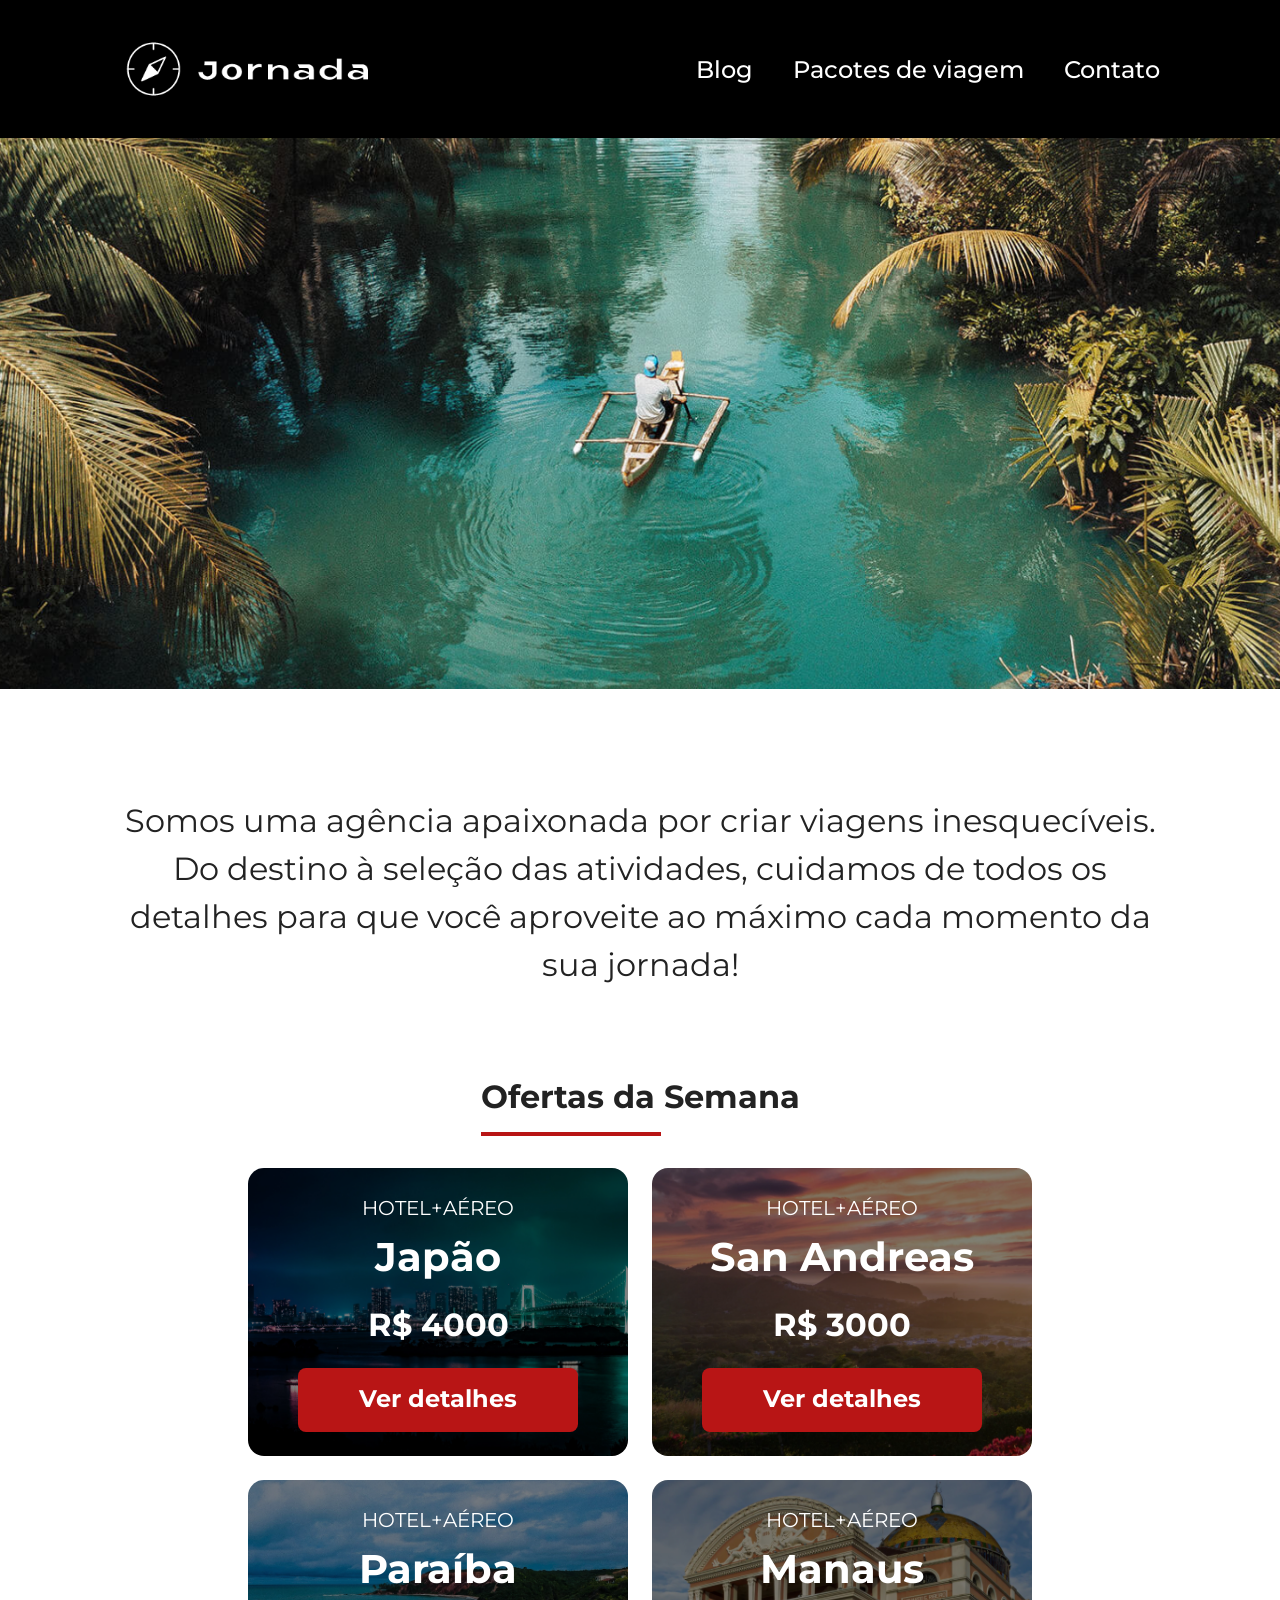
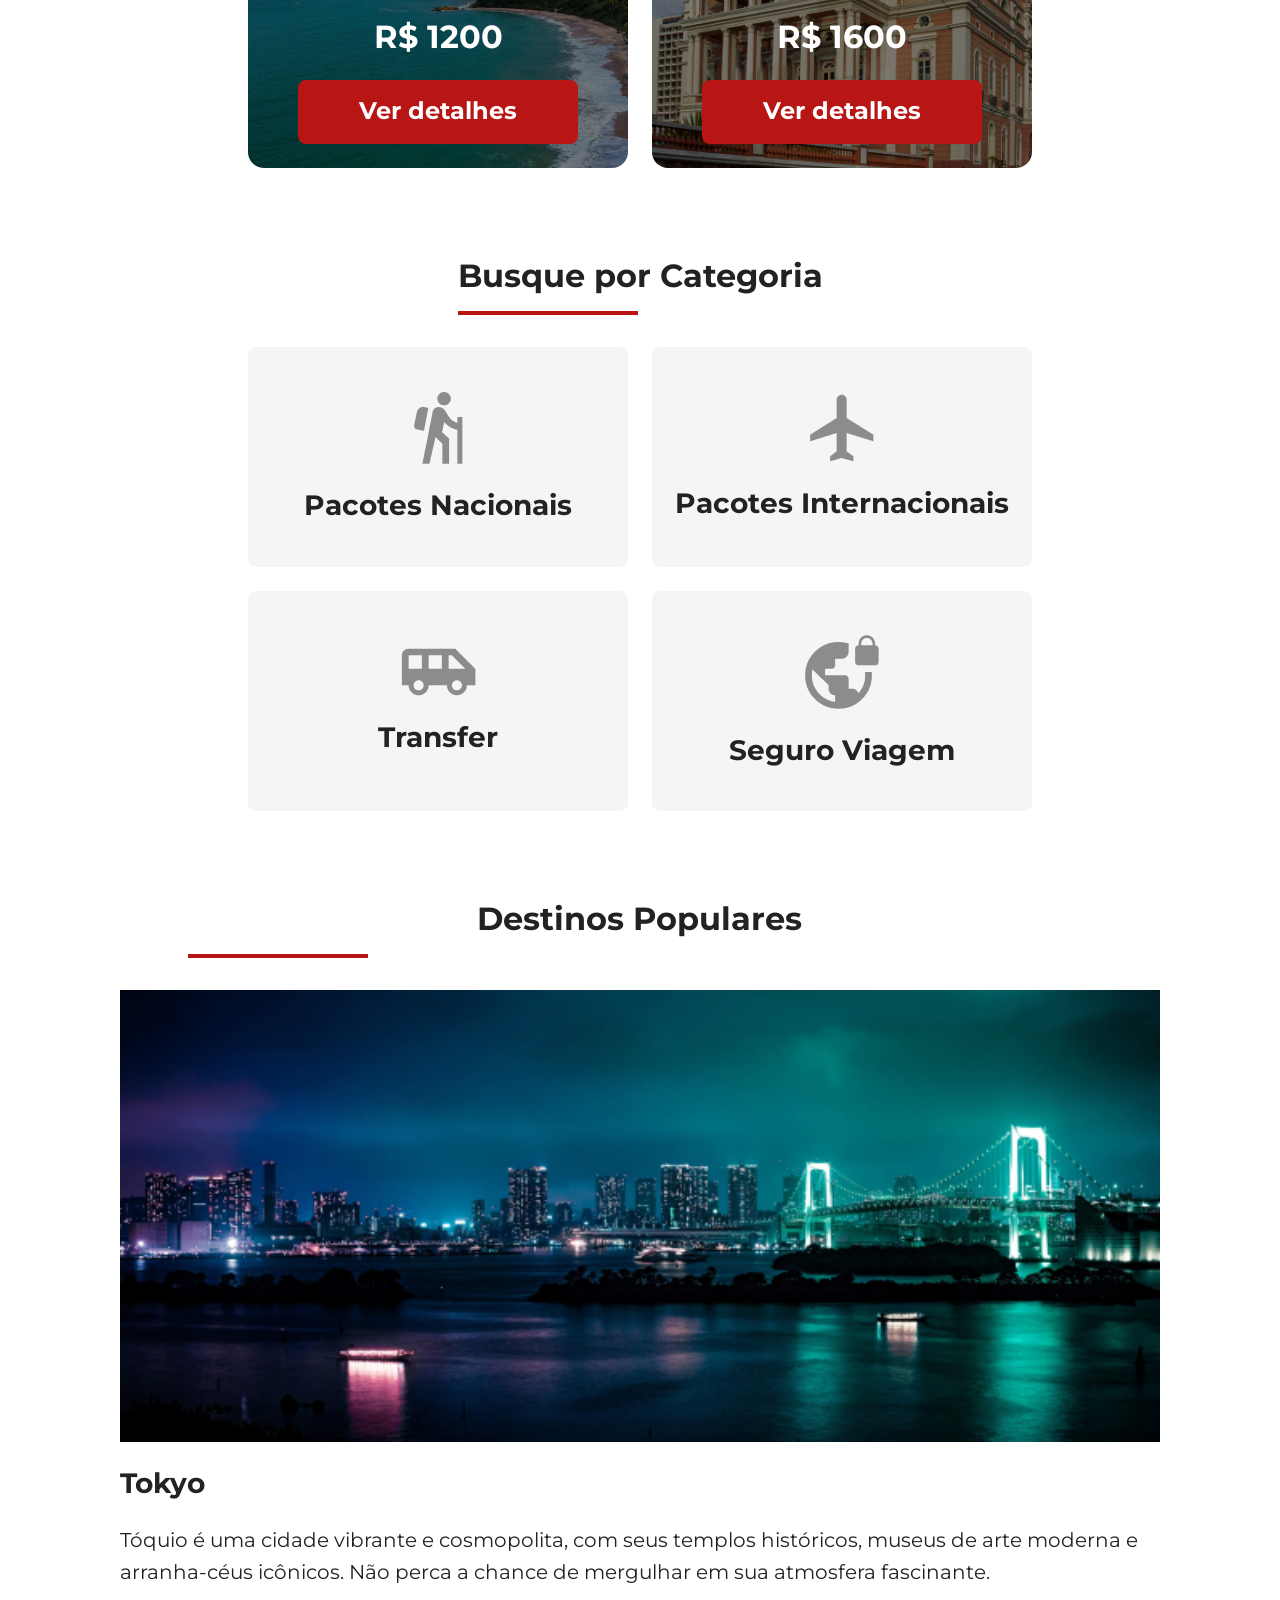
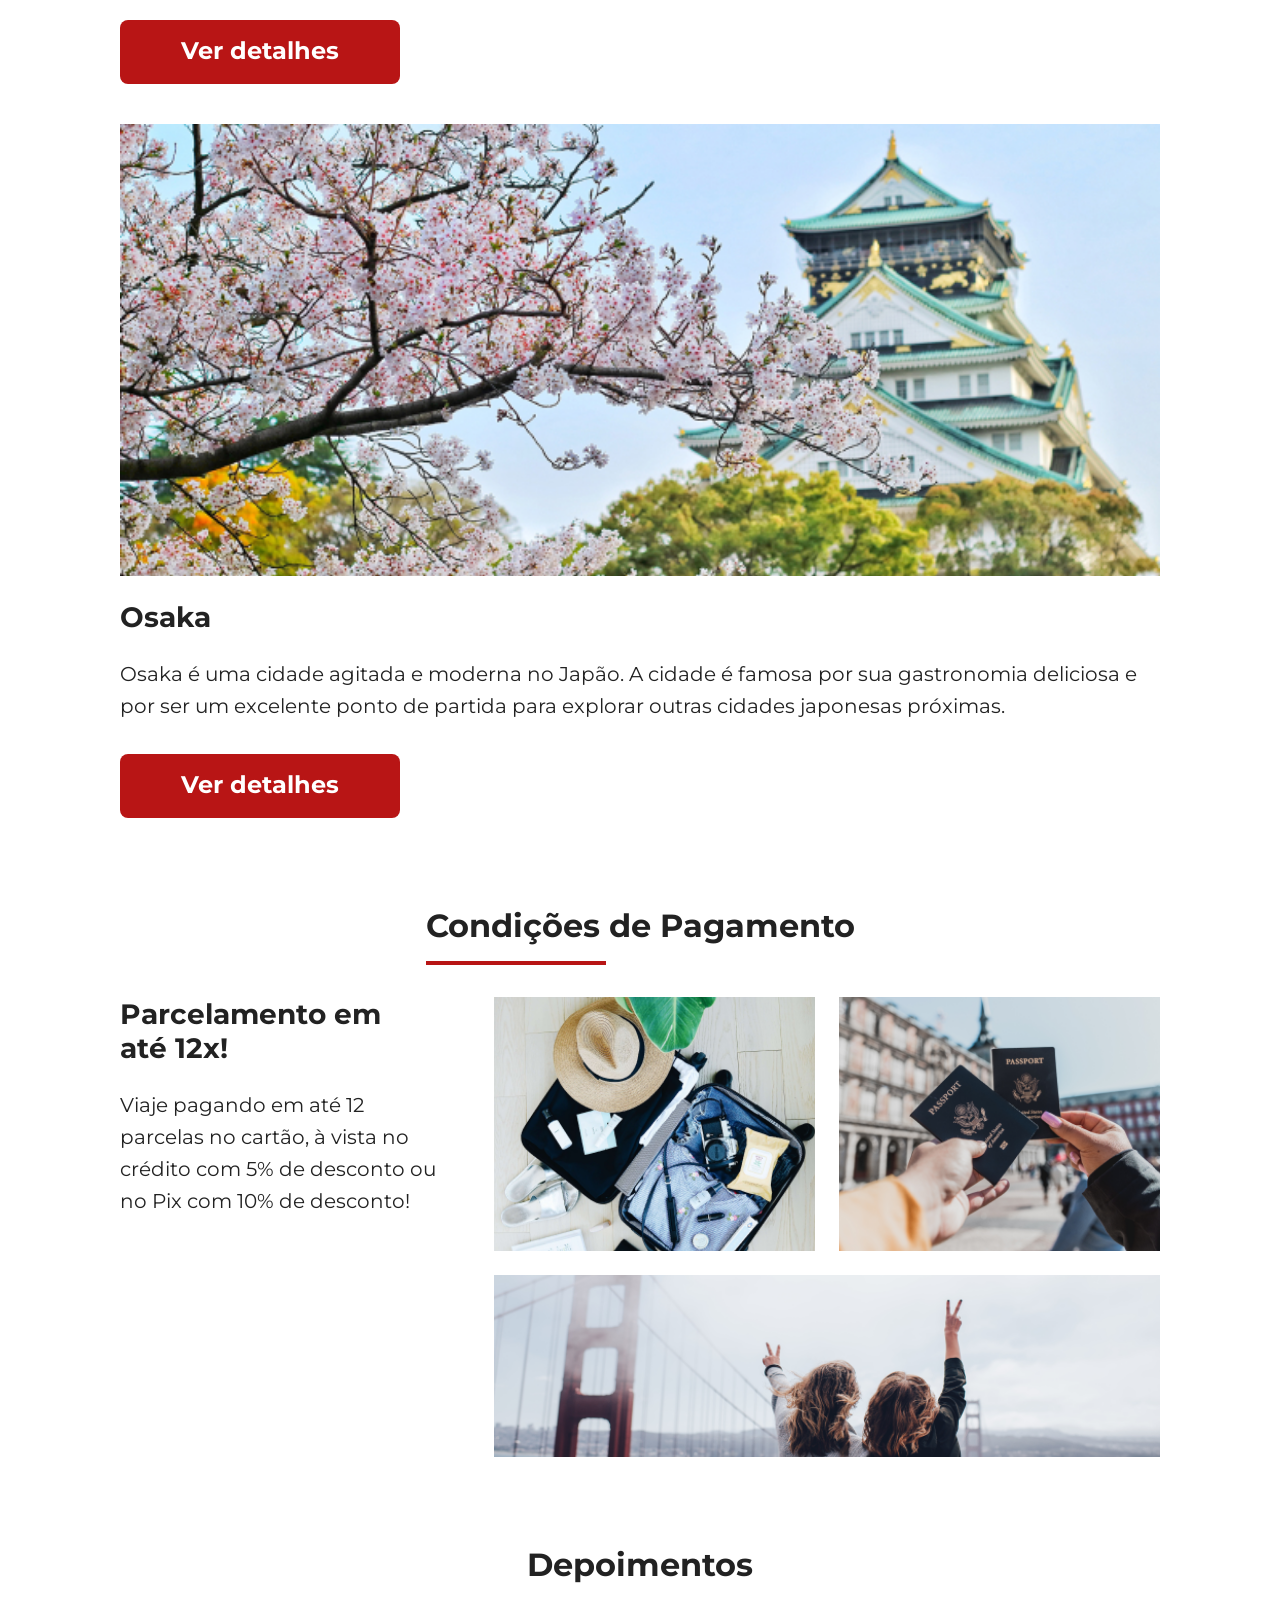
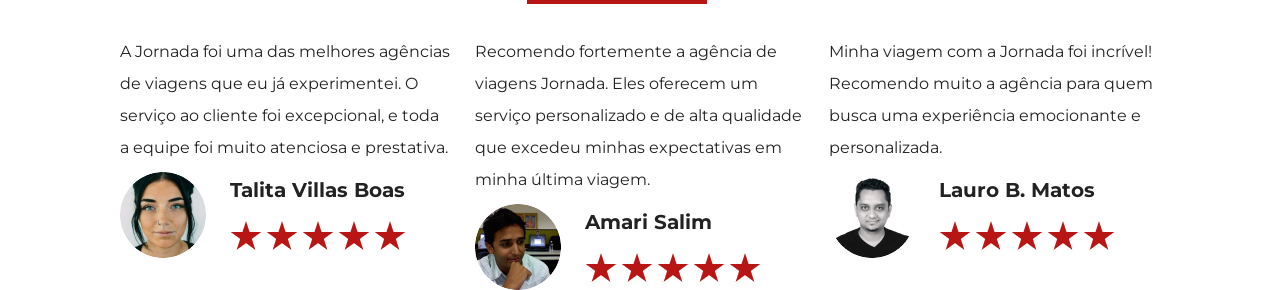
==== index.html @ 2a527e0e "add comments section" ====
<!doctype html>
<html lang="pt-br">
  <head>
    <meta charset="UTF-8" />
    <meta name="viewport" content="width=device-width, initial-scale=1.0" />
    <title>Jornada Viagens</title>

    <link rel="stylesheet" href="css/style.css" />
  </head>
  <body>
    <header>
      <a href="index.html" title="Voltar à página inicial" class="logo">
        <img
          src="img/Header-e-rodapes/Símbolo_white.png"
          alt="logo Jornada Viagens"
          class="header-logo"
        />
        <img
          src="img/Header-e-rodapes/Logo-branco.png"
          alt="logo Jornada Viagens"
          class="header-logo-desktop"
        />
      </a>

      <input
        type="checkbox"
        name="hamburger-menu"
        id="hamburger-menu"
        class="hamburger-menu"
      />
      <label for="hamburger-menu">
        <img src="img/Header-e-rodapes/menu.png" alt="menu" class="menu-icon" />
      </label>
      <nav class="header-menu">
        <ul>
          <li>
            <a
              href="blog.html"
              class="header-link"
              target="_blank"
              title="Acessar blog"
            >
              Blog
            </a>
          </li>
          <li>
            <a
              href="pacotes.html"
              class="header-link"
              target="_blank"
              title="Acessar pacotes de viagem"
            >
              Pacotes de viagem
            </a>
          </li>
          <li>
            <a
              href="contato.html"
              class="header-link"
              target="_blank"
              title="Entre em contato"
            >
              Contato
            </a>
          </li>
        </ul>
      </nav>
    </header>

    <main>
      <section class="hero">
        <div class="hero-content">
          <picture>
            <source
              media="(min-width: 1441px)"
              srcset="img/Desktop_Large/1-Homepage/Banner.png"
            />
            <source
              media="(min-width: 1024px)"
              srcset="img/Desktop/1-Homepage/Banner.png"
            />
            <source
              media="(min-width: 768px)"
              srcset="img/Tablet/1-Homepage/Banner-tablet.png"
            />
            <img src="img/Mobile/1-Homepage/Banner-homepage.png" alt="" />
          </picture>

          <p class="hero-subtitle regular-text">
            Somos uma agência apaixonada por criar viagens inesquecíveis. Do
            destino à seleção das atividades, cuidamos de todos os detalhes para
            que você aproveite ao máximo cada momento da sua jornada!
          </p>
        </div>
      </section>

      <section class="offers">
        <div class="container">
          <h2 class="offers-title regular-title">Ofertas da Semana</h2>
          <ul class="offers-list">
            <li class="offers-card">
              <article class="card japao">
                <p class="regular-text">HOTEL+AÉREO</p>
                <h3 class="card-title">Japão</h3>
                <p class="card-price">R$ 4000</p>
                <a href="#" class="card-button button">Ver detalhes</a>
              </article>
            </li>
            <li class="offers-card">
              <article class="card san-andreas">
                <p class="regular-text">HOTEL+AÉREO</p>
                <h3 class="card-title">San Andreas</h3>
                <p class="card-price">R$ 3000</p>
                <a href="#" class="card-button button">Ver detalhes</a>
              </article>
            </li>
            <li class="offers-card">
              <article class="card paraiba">
                <p class="regular-text">HOTEL+AÉREO</p>
                <h3 class="card-title">Paraíba</h3>
                <p class="card-price">R$ 1200</p>
                <a href="#" class="card-button button">Ver detalhes</a>
              </article>
            </li>
            <li class="offers-card">
              <article class="card manaus">
                <p class="regular-text">HOTEL+AÉREO</p>
                <h3 class="card-title">Manaus</h3>
                <p class="card-price">R$ 1600</p>
                <a href="#" class="card-button button">Ver detalhes</a>
              </article>
            </li>
          </ul>
        </div>
      </section>

      <section class="categories">
        <div class="container">
          <h2 class="categories-title regular-title">Busque por Categoria</h2>
          <div class="categories-list">
            <a href="#" target="_blank" title="Veja nossos pacotes nacionais">
              <article class="badge">
                <img src="img/Mobile/1-Homepage/icone-pacotes-nacionais.png" alt="Ícone pacotes nacionais" class="badge-img">
                <h3 class="regular-subtitle badge-title">Pacotes Nacionais</h3>
              </article>
            </a>
            <a href="#" target="_blank" title="Veja nossos pacotes internacionais">
              <article class="badge">
                <img src="img/Mobile/1-Homepage/icone-pacotes-internacionais.png" alt="Ícone pacotes internacionais" class="badge-img">
                <h3 class="regular-subtitle badge-title">Pacotes Internacionais</h3>
              </article>
            </a>
            <a href="#" target="_blank" title="Veja nossas ofertas de transferências">
              <article class="badge">
                <img src="img/Mobile/1-Homepage/icone-transfer.png" alt="Ícone transfer" class="badge-img">
                <h3 class="regular-subtitle badge-title">Transfer</h3>
              </article>
            </a>
            <a href="#" target="_blank" title="Veja nossas opções de seguro para sua viagem">
              <article class="badge">
                <img src="img/Mobile/1-Homepage/icone-seguro-viagem.png" alt="Ícone seguro viagem" class="badge-img">
                <h3 class="regular-subtitle badge-title">Seguro Viagem</h3>
              </article>
            </a>
          </div>
        </div>
      </section>

      <section class="popular-destinations">
        <div class="container destinations">
          <h2 class="destinations-title regular-title">Destinos Populares</h2>
          <div class="destinations-list">
            <article class="destinations-item">
              <div class="destination-img tokyo"></div>
              <h3 class="regular-subtitle">Tokyo</h3>
              <p class="regular-text">Tóquio é uma cidade vibrante e cosmopolita, com seus templos históricos, museus de arte moderna e arranha-céus icônicos. Não perca a chance de mergulhar em sua atmosfera fascinante.</p>
              <a href="#" class="destination-button button">Ver detalhes</a>
            </article>
            <article class="destinations-item">
              <div class="destination-img osaka"></div>
              <h3 class="regular-subtitle">Osaka</h3>
              <p class="regular-text">Osaka é uma cidade agitada e moderna no Japão. A cidade é famosa por sua gastronomia deliciosa e por ser um excelente ponto de partida para explorar outras cidades japonesas próximas.</p>
              <a href="#" class="destination-button button">Ver detalhes</a>
            </article>
          </div>
        </div>
      </section>

      <section class="payments">
        <div class="container">
          <h2 class="payments-title regular-title">Condições de Pagamento</h2>
          <div class="payments-content">
            <div class="payments-text">
              <h3 class="regular-subtitle payments-subtitle">Parcelamento em até 12x!</h3>
              <p class="regular-text">
                Viaje pagando em até 12 parcelas no cartão, à vista no crédito com 5% de desconto ou no Pix com 10% de desconto! 
              </p>
            </div>
            <div class="payments-images">
              <div class="payments-image-1 payments-image"></div>
              <div class="payments-image-2 payments-image"></div>
              <div class="payments-image-3 payments-image"></div>
            </div>
          </div>
        </div>
      </section>

      <section class="comments">
        <div class="container">
          <h2 class="regular-title">Depoimentos</h2>
          <div class="comments-list">
            <article class="comment">
              <p class="comment-text regular-text">
                A Jornada foi uma das melhores agências de viagens que eu já experimentei. O serviço ao cliente foi excepcional, e toda a equipe foi muito atenciosa e prestativa.
              </p>
              <div class="comment-author">
                <img src="img/Mobile/1-Homepage/Avatar-Talita.png" alt="foto do usuário" class="comment-img">
                <p class="comment-author-name regular-subtitle">Talita Villas Boas</p>
                <img src="img/Mobile/1-Homepage/estrelas.png" alt="estrelas" class="comment-score">
              </div>
            </article>
            <article class="comment">
              <p class="comment-text regular-text">
                Recomendo fortemente a agência de viagens Jornada. Eles oferecem um serviço personalizado e de alta qualidade que excedeu minhas expectativas em minha última viagem.
              </p>
              <div class="comment-author">
                <img src="img/Mobile/1-Homepage/Avatar-Amari.png" alt="foto do usuário" class="comment-img">
                <p class="comment-author-name regular-subtitle">Amari Salim</p>
                <img src="img/Mobile/1-Homepage/estrelas.png" alt="estrelas" class="comment-score">
              </div>
            </article>
            <article class="comment">
              <p class="comment-text regular-text">
                Minha viagem com a Jornada foi incrível! Recomendo muito a agência para quem busca uma experiência emocionante e personalizada.
              </p>
              <div class="comment-author">
                <img src="img/Mobile/1-Homepage/Avatar-Lauro.png" alt="foto do usuário" class="comment-img">
                <p class="comment-author-name regular-subtitle">Lauro B. Matos</p>
                <img src="img/Mobile/1-Homepage/estrelas.png" alt="estrelas" class="comment-score">
              </div>
            </article>
          </div>
        </div>
      </section>
    </main>
  </body>
</html>
---- css/style.css ----
@import url('global.css');
@import url('header.css');
@import url('banner.css');
@import url('offers.css');
@import url('categories.css');
@import url('destinations.css');
@import url('payments.css');
@import url('comments.css');
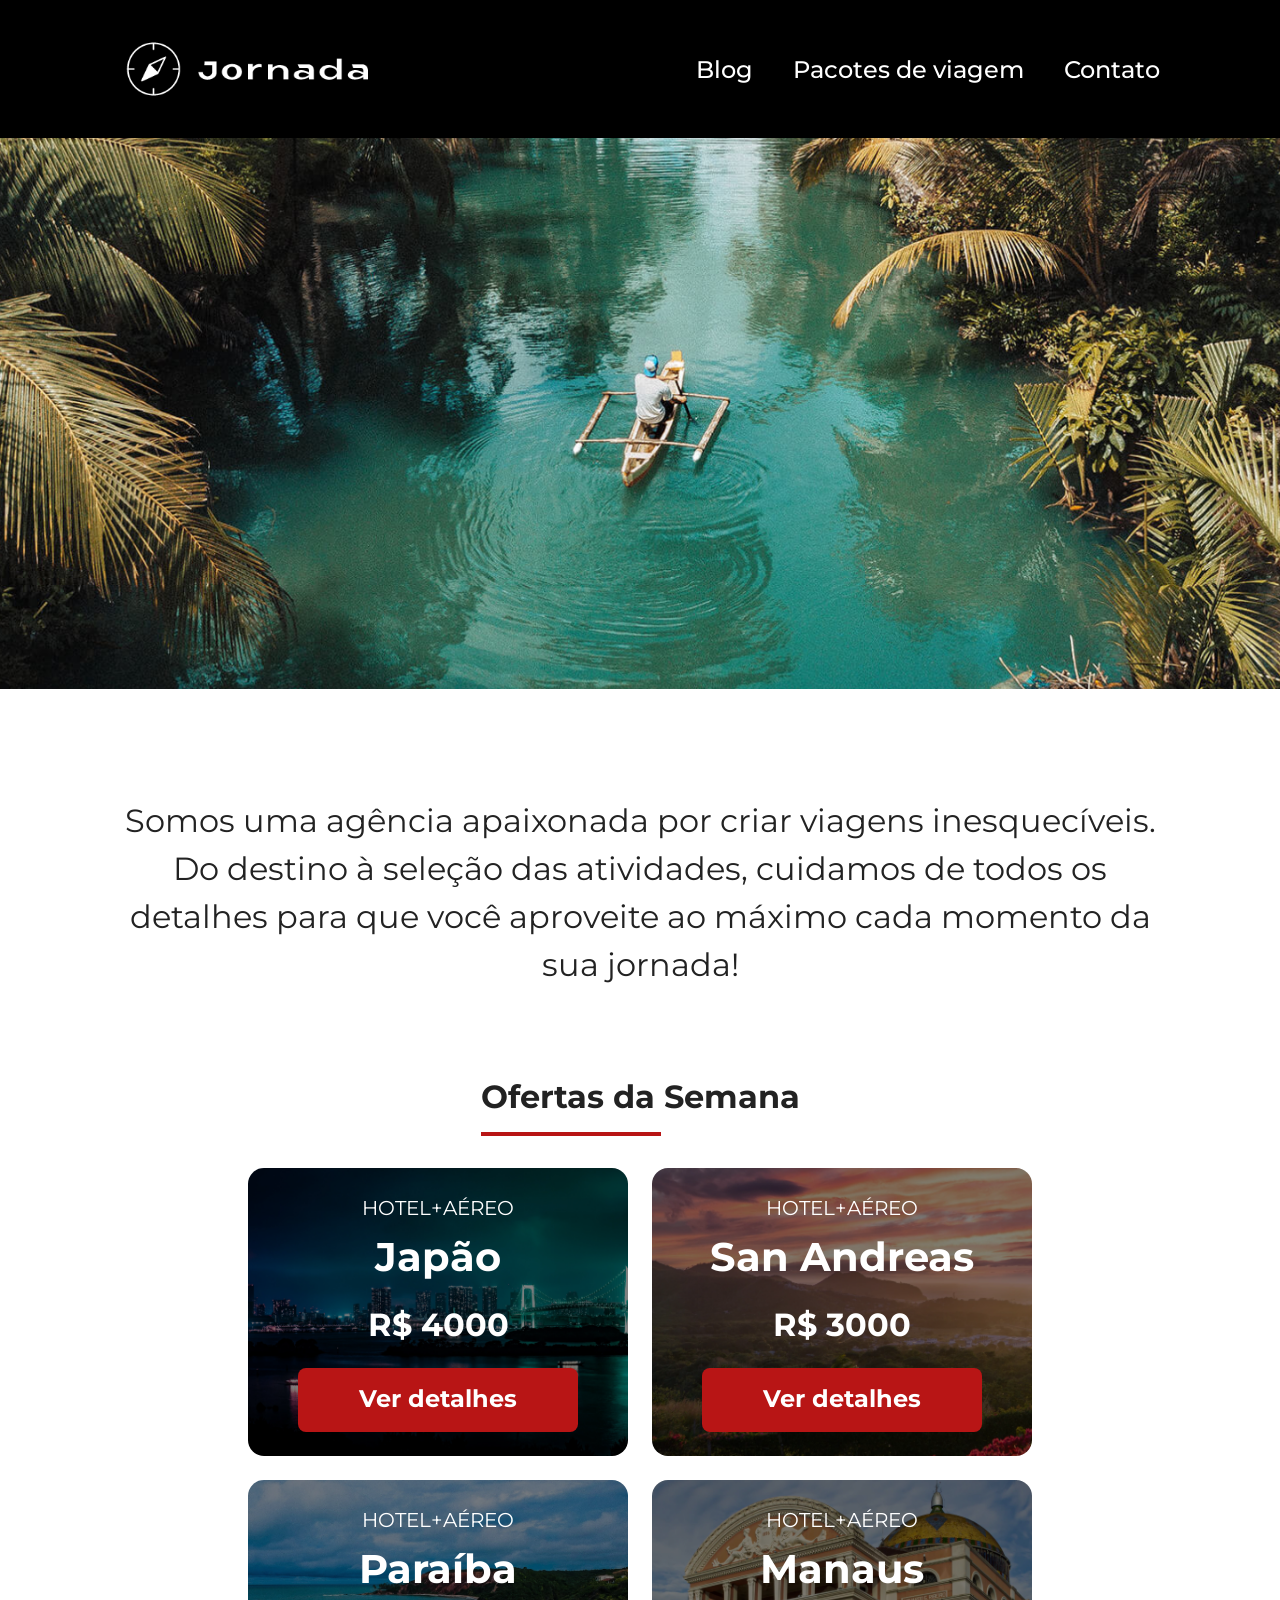
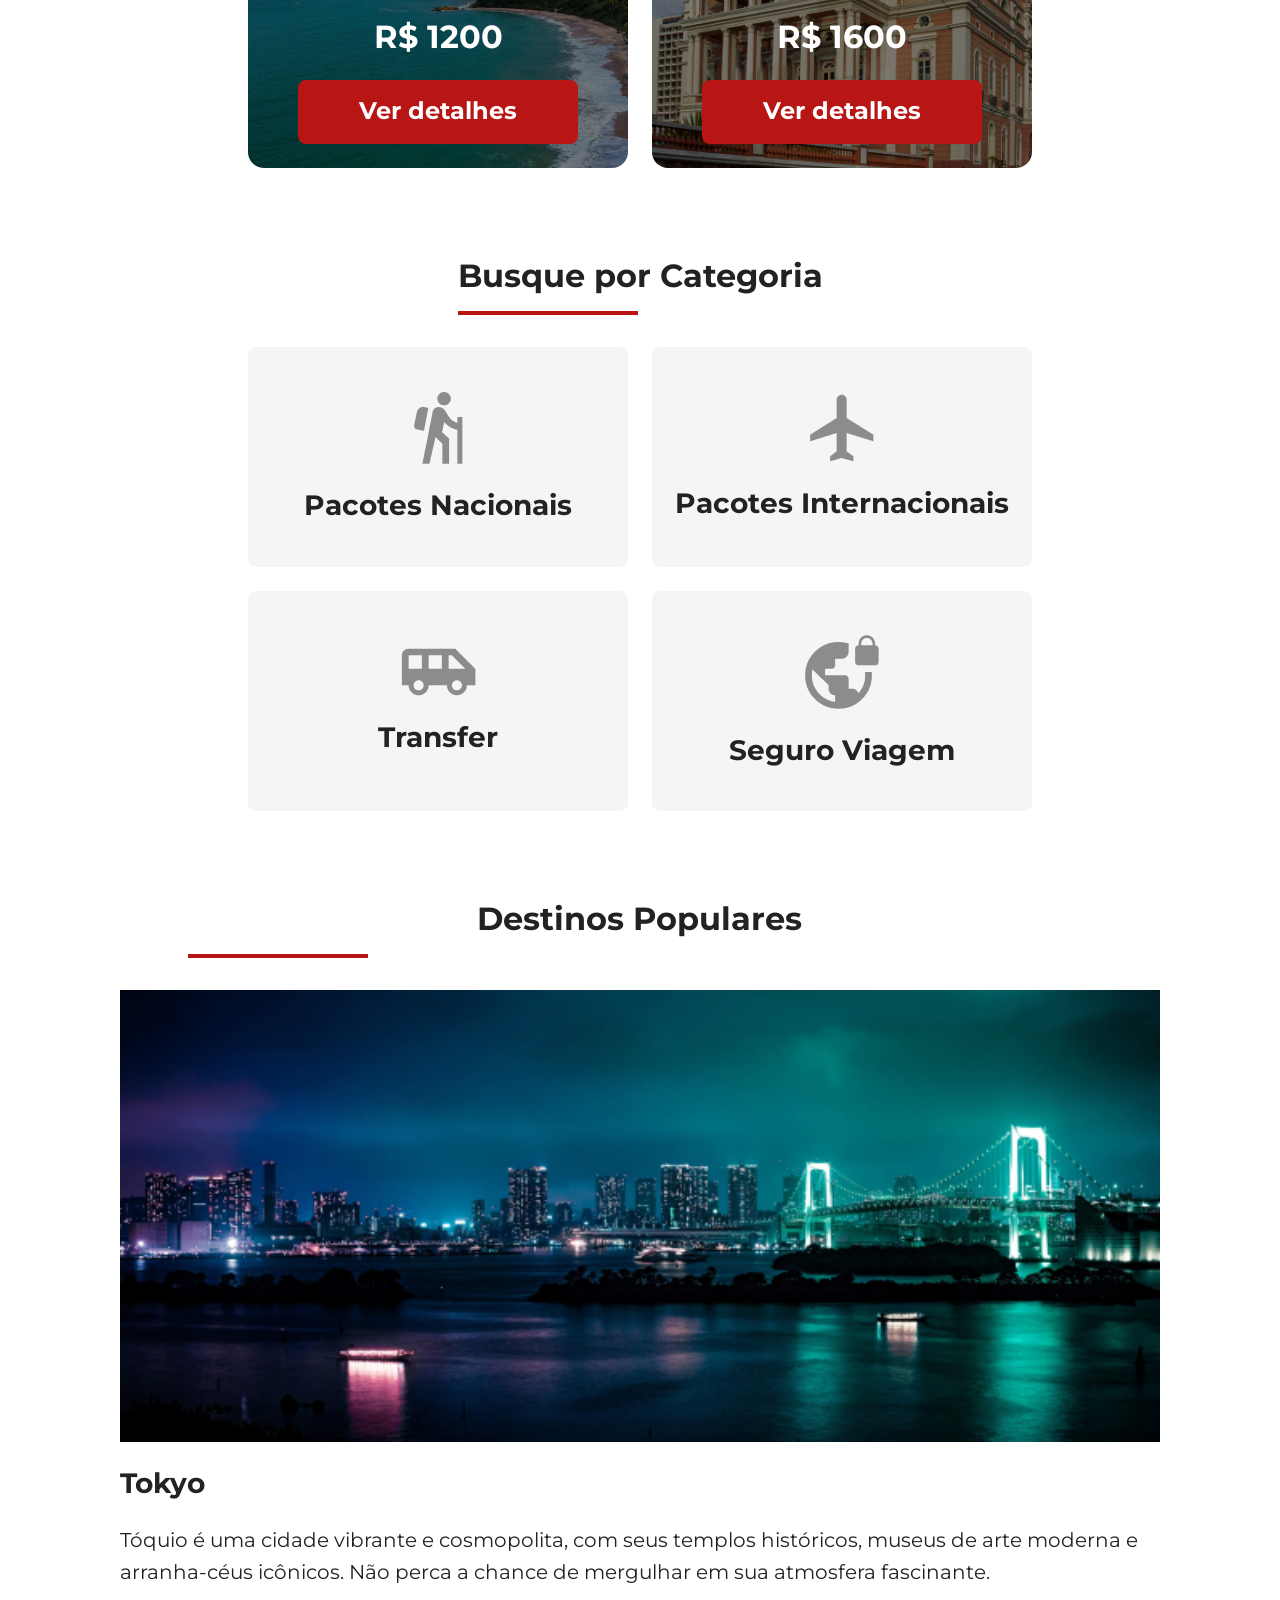
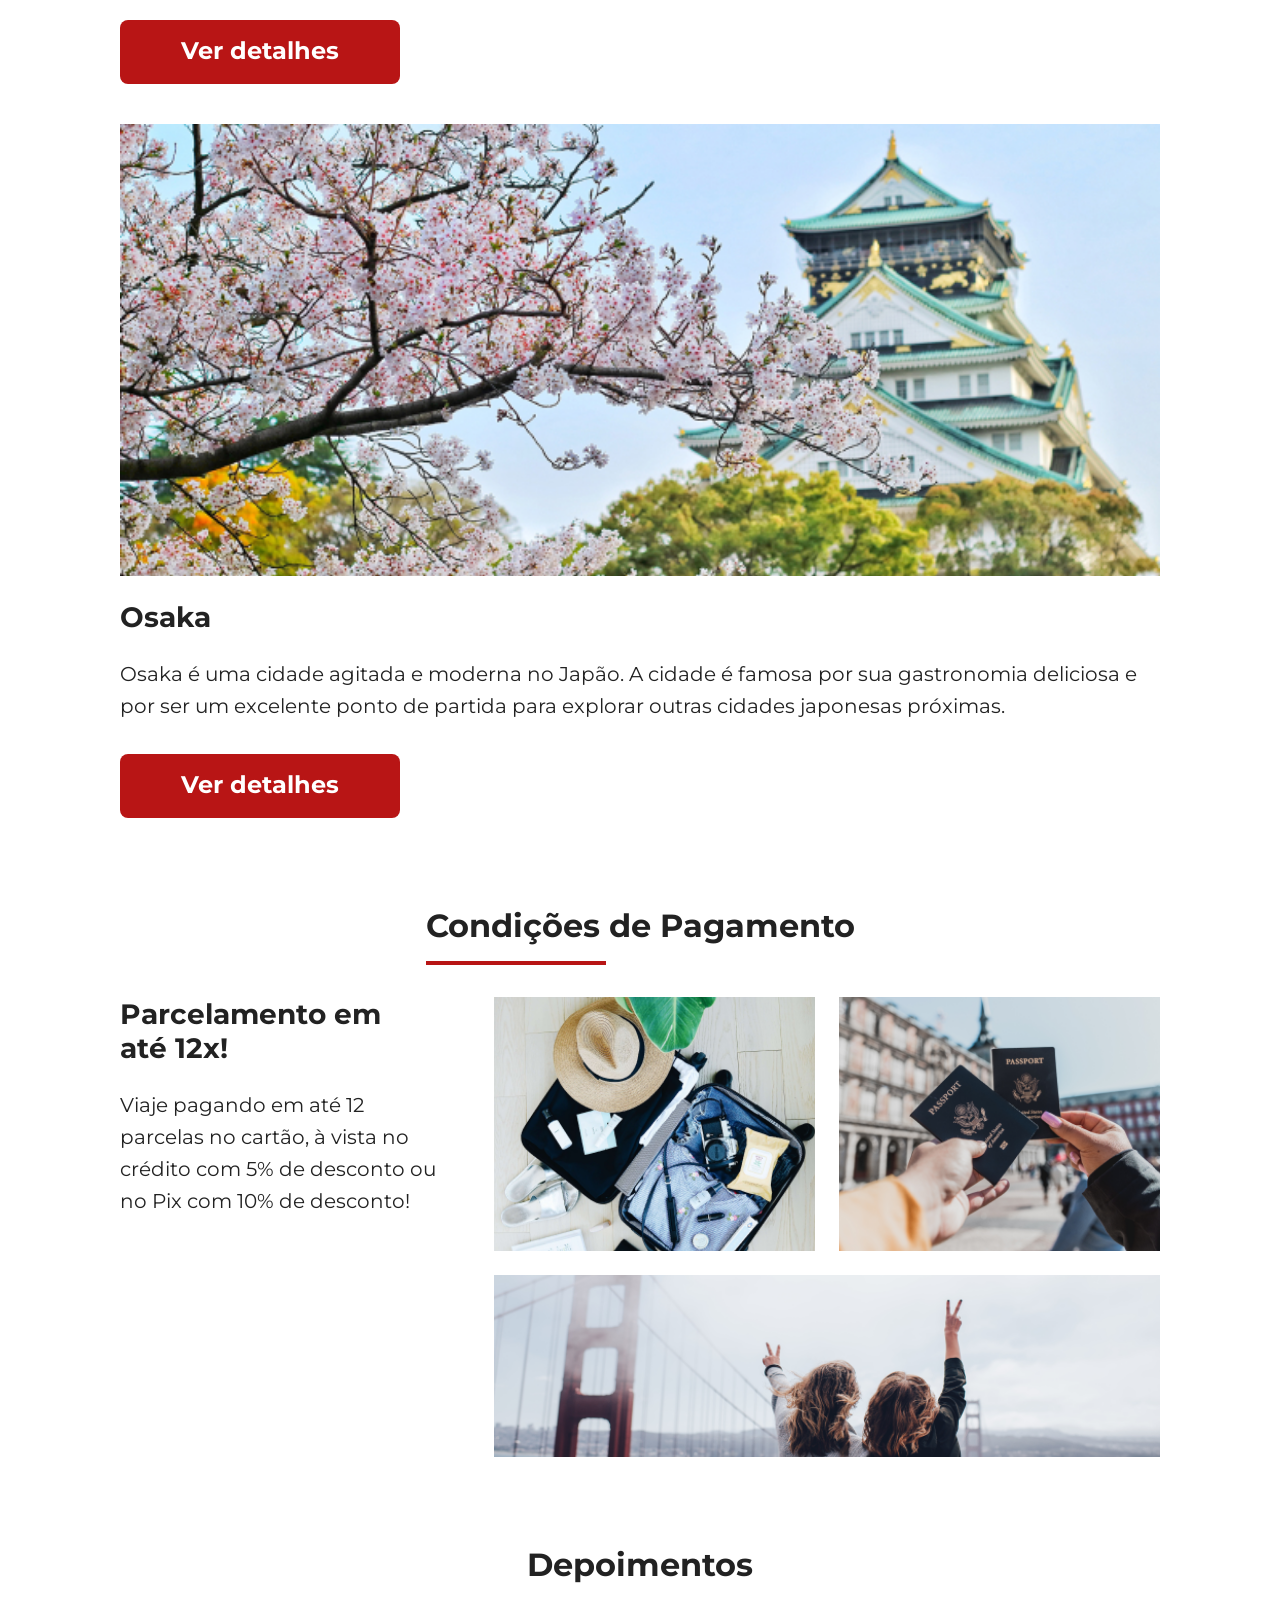
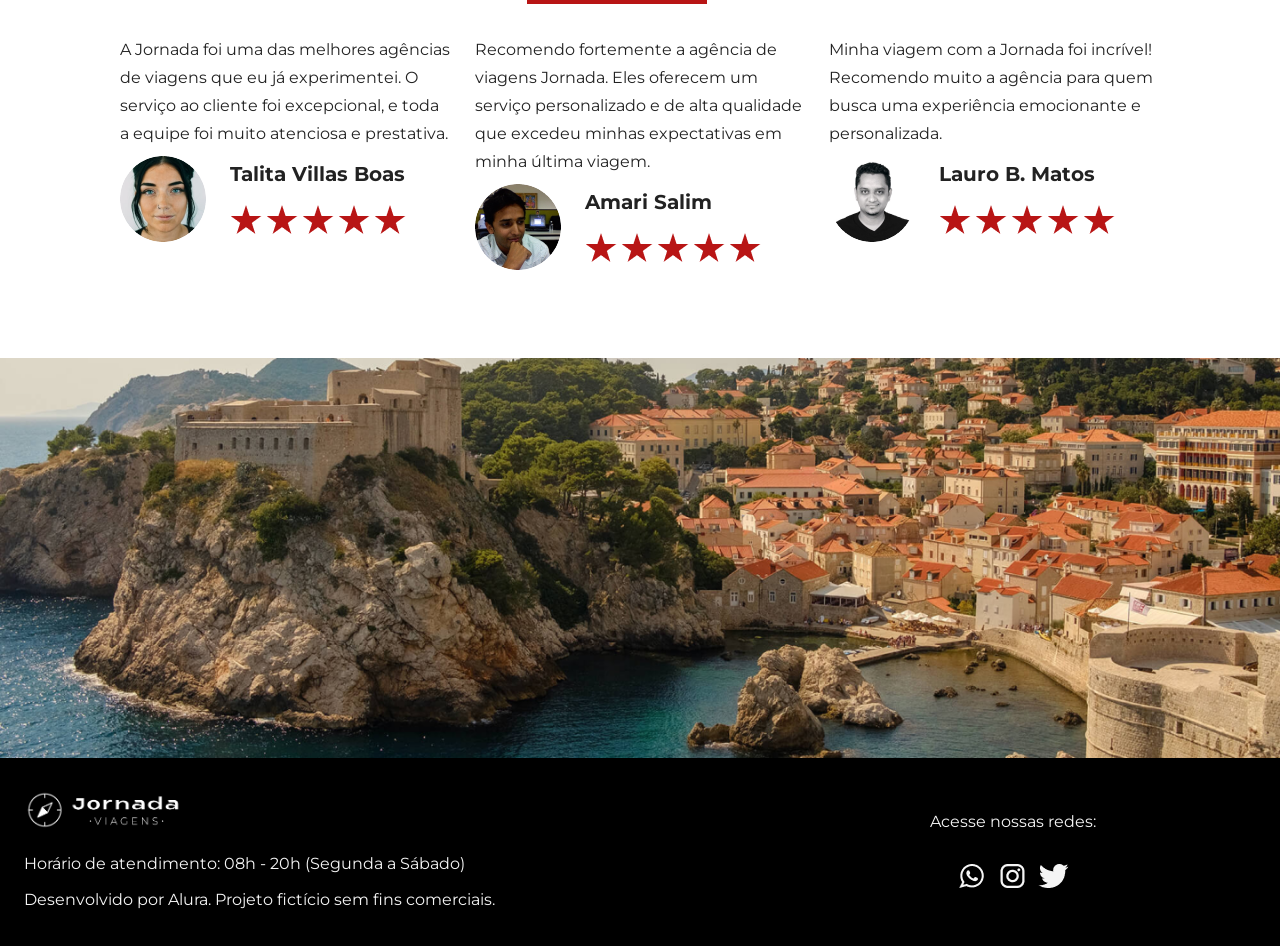
==== commit 52d93f46: "add banner and footer" ====
--- a/index.html
+++ b/index.html
@@ -140,25 +140,55 @@
           <div class="categories-list">
             <a href="#" target="_blank" title="Veja nossos pacotes nacionais">
               <article class="badge">
-                <img src="img/Mobile/1-Homepage/icone-pacotes-nacionais.png" alt="Ícone pacotes nacionais" class="badge-img">
+                <img
+                  src="img/Mobile/1-Homepage/icone-pacotes-nacionais.png"
+                  alt="Ícone pacotes nacionais"
+                  class="badge-img"
+                />
                 <h3 class="regular-subtitle badge-title">Pacotes Nacionais</h3>
               </article>
             </a>
-            <a href="#" target="_blank" title="Veja nossos pacotes internacionais">
+            <a
+              href="#"
+              target="_blank"
+              title="Veja nossos pacotes internacionais"
+            >
               <article class="badge">
-                <img src="img/Mobile/1-Homepage/icone-pacotes-internacionais.png" alt="Ícone pacotes internacionais" class="badge-img">
-                <h3 class="regular-subtitle badge-title">Pacotes Internacionais</h3>
-              </article>
-            </a>
-            <a href="#" target="_blank" title="Veja nossas ofertas de transferências">
+                <img
+                  src="img/Mobile/1-Homepage/icone-pacotes-internacionais.png"
+                  alt="Ícone pacotes internacionais"
+                  class="badge-img"
+                />
+                <h3 class="regular-subtitle badge-title">
+                  Pacotes Internacionais
+                </h3>
+              </article>
+            </a>
+            <a
+              href="#"
+              target="_blank"
+              title="Veja nossas ofertas de transferências"
+            >
               <article class="badge">
-                <img src="img/Mobile/1-Homepage/icone-transfer.png" alt="Ícone transfer" class="badge-img">
+                <img
+                  src="img/Mobile/1-Homepage/icone-transfer.png"
+                  alt="Ícone transfer"
+                  class="badge-img"
+                />
                 <h3 class="regular-subtitle badge-title">Transfer</h3>
               </article>
             </a>
-            <a href="#" target="_blank" title="Veja nossas opções de seguro para sua viagem">
+            <a
+              href="#"
+              target="_blank"
+              title="Veja nossas opções de seguro para sua viagem"
+            >
               <article class="badge">
-                <img src="img/Mobile/1-Homepage/icone-seguro-viagem.png" alt="Ícone seguro viagem" class="badge-img">
+                <img
+                  src="img/Mobile/1-Homepage/icone-seguro-viagem.png"
+                  alt="Ícone seguro viagem"
+                  class="badge-img"
+                />
                 <h3 class="regular-subtitle badge-title">Seguro Viagem</h3>
               </article>
             </a>
@@ -173,13 +203,21 @@
             <article class="destinations-item">
               <div class="destination-img tokyo"></div>
               <h3 class="regular-subtitle">Tokyo</h3>
-              <p class="regular-text">Tóquio é uma cidade vibrante e cosmopolita, com seus templos históricos, museus de arte moderna e arranha-céus icônicos. Não perca a chance de mergulhar em sua atmosfera fascinante.</p>
+              <p class="regular-text">
+                Tóquio é uma cidade vibrante e cosmopolita, com seus templos
+                históricos, museus de arte moderna e arranha-céus icônicos. Não
+                perca a chance de mergulhar em sua atmosfera fascinante.
+              </p>
               <a href="#" class="destination-button button">Ver detalhes</a>
             </article>
             <article class="destinations-item">
               <div class="destination-img osaka"></div>
               <h3 class="regular-subtitle">Osaka</h3>
-              <p class="regular-text">Osaka é uma cidade agitada e moderna no Japão. A cidade é famosa por sua gastronomia deliciosa e por ser um excelente ponto de partida para explorar outras cidades japonesas próximas.</p>
+              <p class="regular-text">
+                Osaka é uma cidade agitada e moderna no Japão. A cidade é famosa
+                por sua gastronomia deliciosa e por ser um excelente ponto de
+                partida para explorar outras cidades japonesas próximas.
+              </p>
               <a href="#" class="destination-button button">Ver detalhes</a>
             </article>
           </div>
@@ -191,9 +229,12 @@
           <h2 class="payments-title regular-title">Condições de Pagamento</h2>
           <div class="payments-content">
             <div class="payments-text">
-              <h3 class="regular-subtitle payments-subtitle">Parcelamento em até 12x!</h3>
+              <h3 class="regular-subtitle payments-subtitle">
+                Parcelamento em até 12x!
+              </h3>
               <p class="regular-text">
-                Viaje pagando em até 12 parcelas no cartão, à vista no crédito com 5% de desconto ou no Pix com 10% de desconto! 
+                Viaje pagando em até 12 parcelas no cartão, à vista no crédito
+                com 5% de desconto ou no Pix com 10% de desconto!
               </p>
             </div>
             <div class="payments-images">
@@ -211,37 +252,123 @@
           <div class="comments-list">
             <article class="comment">
               <p class="comment-text regular-text">
-                A Jornada foi uma das melhores agências de viagens que eu já experimentei. O serviço ao cliente foi excepcional, e toda a equipe foi muito atenciosa e prestativa.
+                A Jornada foi uma das melhores agências de viagens que eu já
+                experimentei. O serviço ao cliente foi excepcional, e toda a
+                equipe foi muito atenciosa e prestativa.
               </p>
               <div class="comment-author">
-                <img src="img/Mobile/1-Homepage/Avatar-Talita.png" alt="foto do usuário" class="comment-img">
-                <p class="comment-author-name regular-subtitle">Talita Villas Boas</p>
-                <img src="img/Mobile/1-Homepage/estrelas.png" alt="estrelas" class="comment-score">
+                <img
+                  src="img/Mobile/1-Homepage/Avatar-Talita.png"
+                  alt="foto do usuário"
+                  class="comment-img"
+                />
+                <p class="comment-author-name regular-subtitle">
+                  Talita Villas Boas
+                </p>
+                <img
+                  src="img/Mobile/1-Homepage/estrelas.png"
+                  alt="estrelas"
+                  class="comment-score"
+                />
               </div>
             </article>
             <article class="comment">
               <p class="comment-text regular-text">
-                Recomendo fortemente a agência de viagens Jornada. Eles oferecem um serviço personalizado e de alta qualidade que excedeu minhas expectativas em minha última viagem.
+                Recomendo fortemente a agência de viagens Jornada. Eles oferecem
+                um serviço personalizado e de alta qualidade que excedeu minhas
+                expectativas em minha última viagem.
               </p>
               <div class="comment-author">
-                <img src="img/Mobile/1-Homepage/Avatar-Amari.png" alt="foto do usuário" class="comment-img">
+                <img
+                  src="img/Mobile/1-Homepage/Avatar-Amari.png"
+                  alt="foto do usuário"
+                  class="comment-img"
+                />
                 <p class="comment-author-name regular-subtitle">Amari Salim</p>
-                <img src="img/Mobile/1-Homepage/estrelas.png" alt="estrelas" class="comment-score">
+                <img
+                  src="img/Mobile/1-Homepage/estrelas.png"
+                  alt="estrelas"
+                  class="comment-score"
+                />
               </div>
             </article>
             <article class="comment">
               <p class="comment-text regular-text">
-                Minha viagem com a Jornada foi incrível! Recomendo muito a agência para quem busca uma experiência emocionante e personalizada.
+                Minha viagem com a Jornada foi incrível! Recomendo muito a
+                agência para quem busca uma experiência emocionante e
+                personalizada.
               </p>
               <div class="comment-author">
-                <img src="img/Mobile/1-Homepage/Avatar-Lauro.png" alt="foto do usuário" class="comment-img">
-                <p class="comment-author-name regular-subtitle">Lauro B. Matos</p>
-                <img src="img/Mobile/1-Homepage/estrelas.png" alt="estrelas" class="comment-score">
+                <img
+                  src="img/Mobile/1-Homepage/Avatar-Lauro.png"
+                  alt="foto do usuário"
+                  class="comment-img"
+                />
+                <p class="comment-author-name regular-subtitle">
+                  Lauro B. Matos
+                </p>
+                <img
+                  src="img/Mobile/1-Homepage/estrelas.png"
+                  alt="estrelas"
+                  class="comment-score"
+                />
               </div>
             </article>
           </div>
         </div>
       </section>
+
+      <section class="banner">
+        <div class="pre-footer-banner"></div>
+      </section>
     </main>
+
+    <footer>
+      <div class="footer-container">
+        <div class="footer-logo">
+          <img
+            src="img/Header-e-rodapes/Logo-branco-com-tagline.png"
+            alt="Logo Jornada"
+          />
+        </div>
+        <div class="footer-content">
+          <p class="regular-text footer-text">
+            Horário de atendimento: 08h - 20h (Segunda a Sábado)
+          </p>
+          <p class="regular-text footer-text">
+            Desenvolvido por Alura. Projeto fictício sem fins comerciais.
+          </p>
+        </div>
+        <div class="footer-social">
+          <p class="regular-text footer-text">Acesse nossas redes:</p>
+          <ul class="sns-list">
+            <li class="sns-icon">
+              <a href="#">
+                <img
+                  src="img/Header-e-rodapes/Whatsapp.png"
+                  alt="logo whatsapp"
+                />
+              </a>
+            </li>
+            <li class="sns-icon">
+              <a href="#">
+                <img
+                  src="img/Header-e-rodapes/Instagram.png"
+                  alt="logo instagram"
+                />
+              </a>
+            </li>
+            <li class="sns-icon">
+              <a href="#">
+                <img
+                  src="img/Header-e-rodapes/Twiter.png"
+                  alt="logo twitter"
+                />
+              </a>
+            </li>
+          </ul>
+        </div>
+      </div>
+    </footer>
   </body>
 </html>
--- a/css/style.css
+++ b/css/style.css
@@ -5,4 +5,5 @@
 @import url('categories.css');
 @import url('destinations.css');
 @import url('payments.css');
-@import url('comments.css');+@import url('comments.css');
+@import url('footer.css');
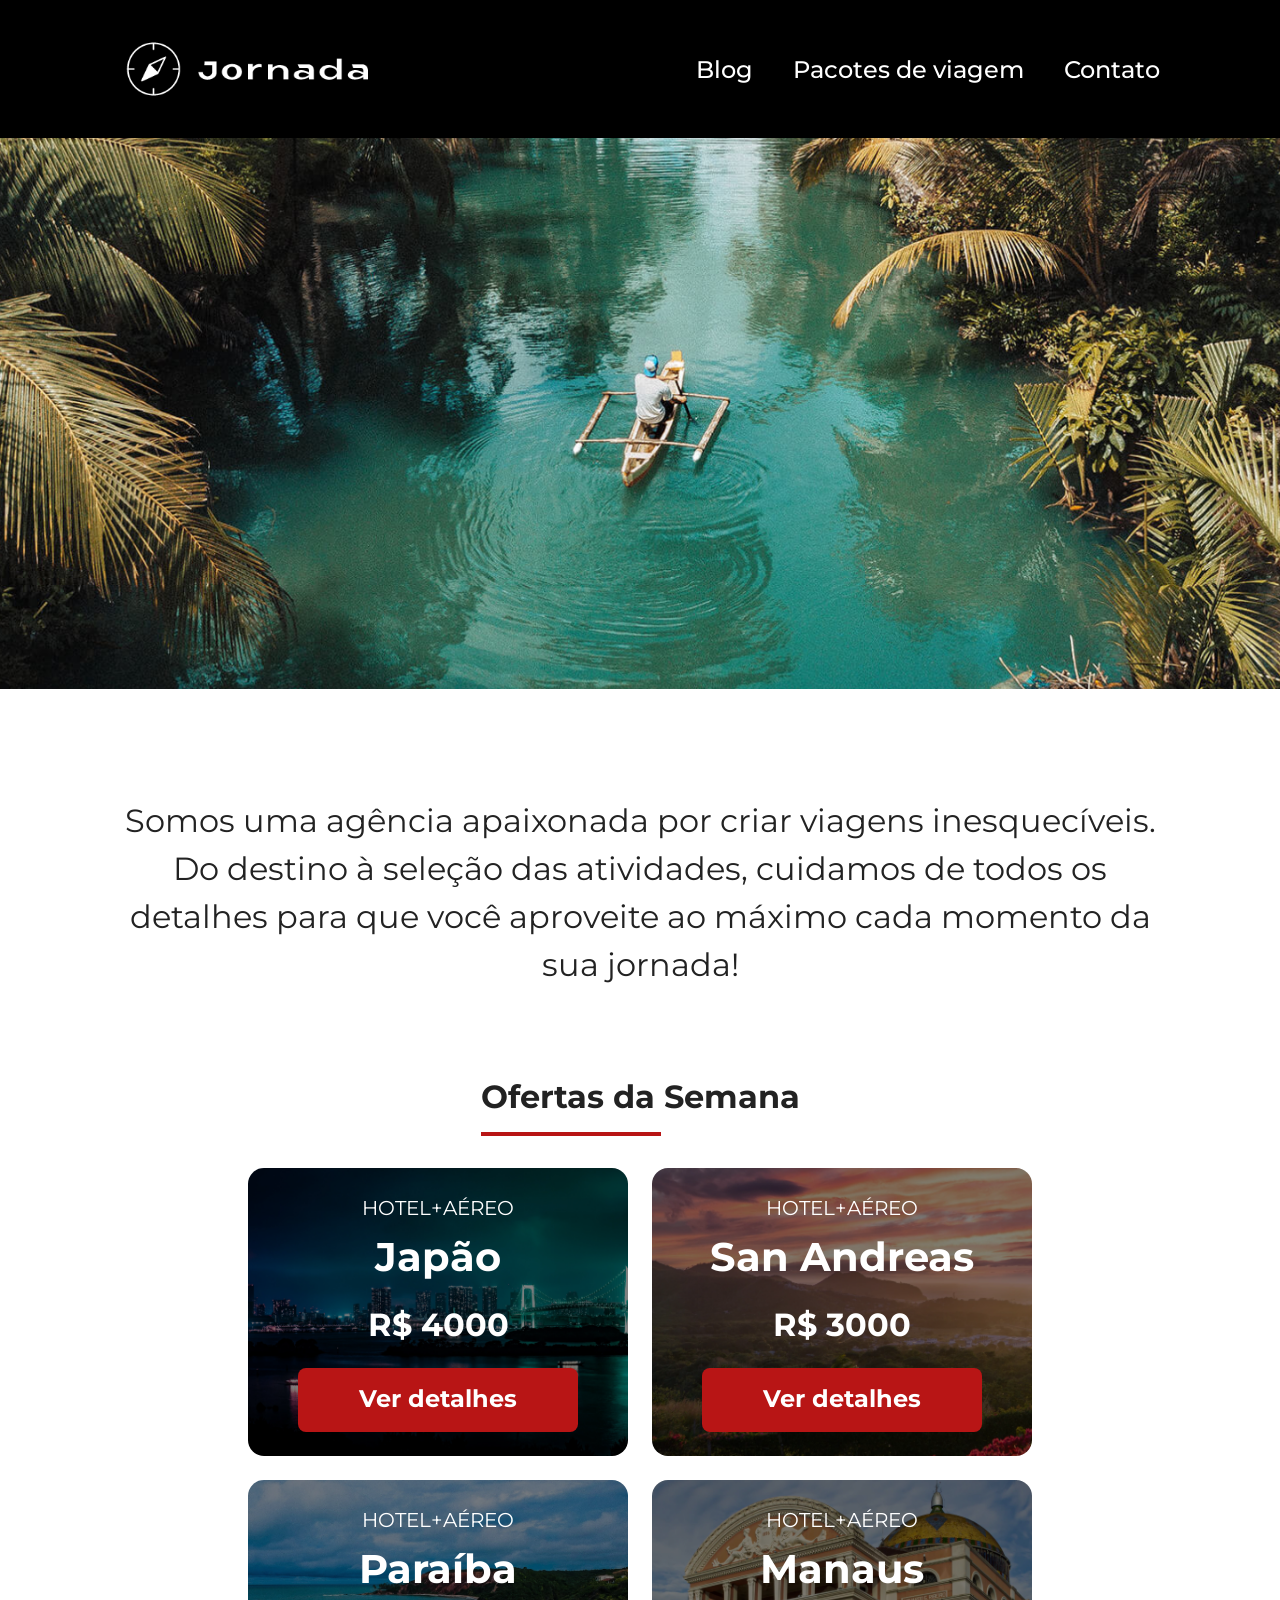
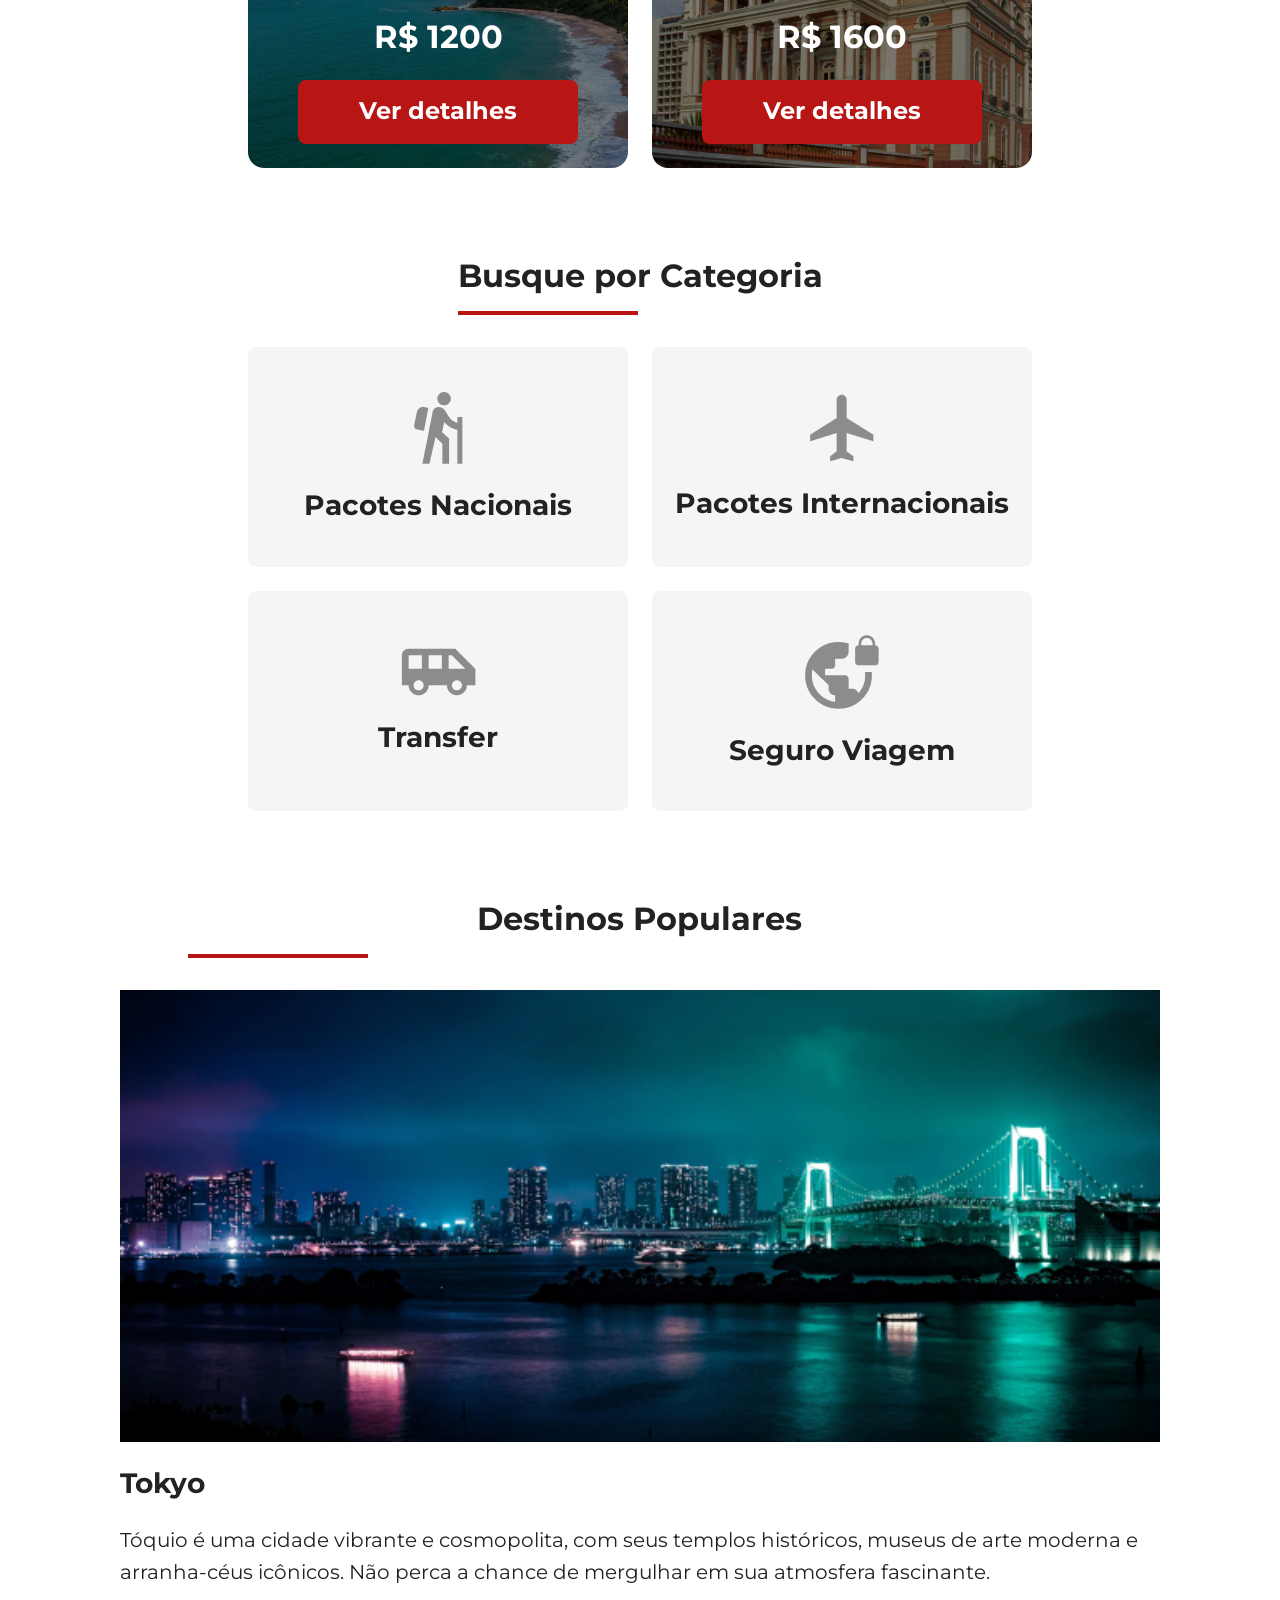
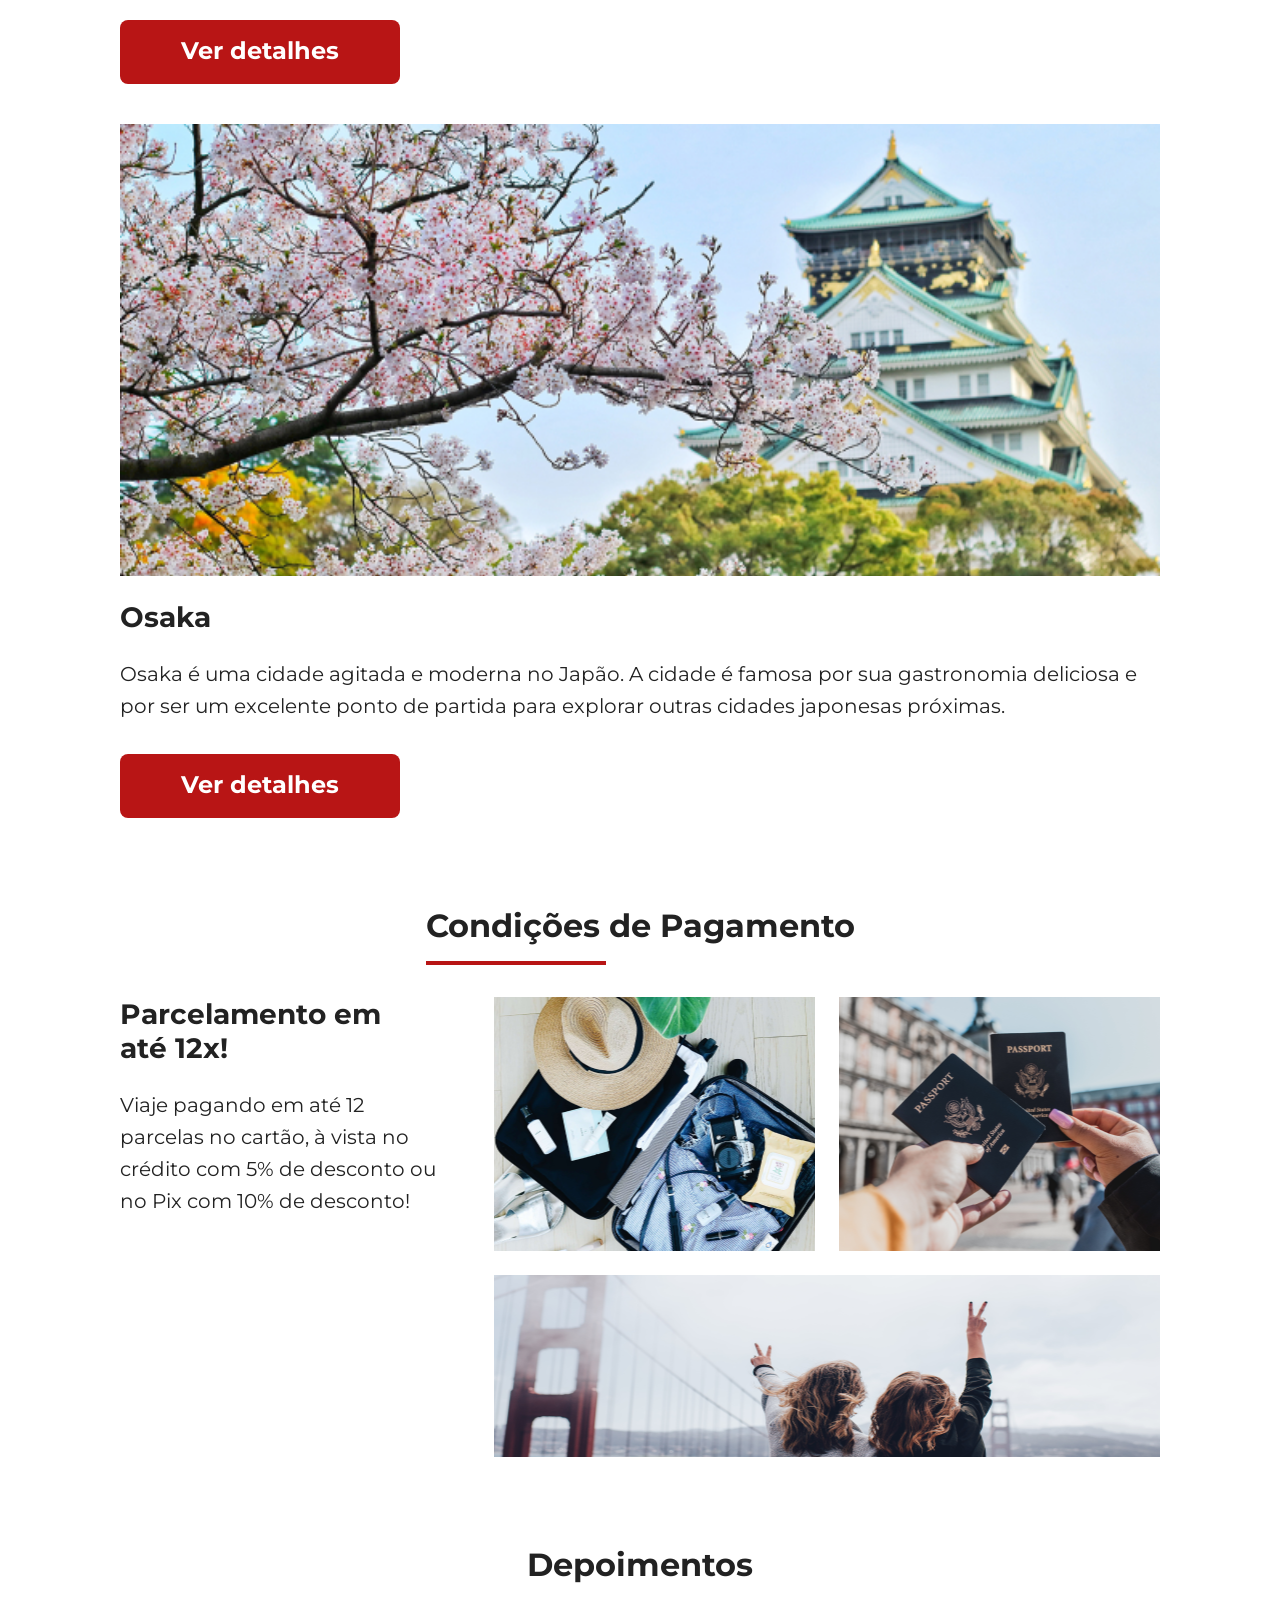
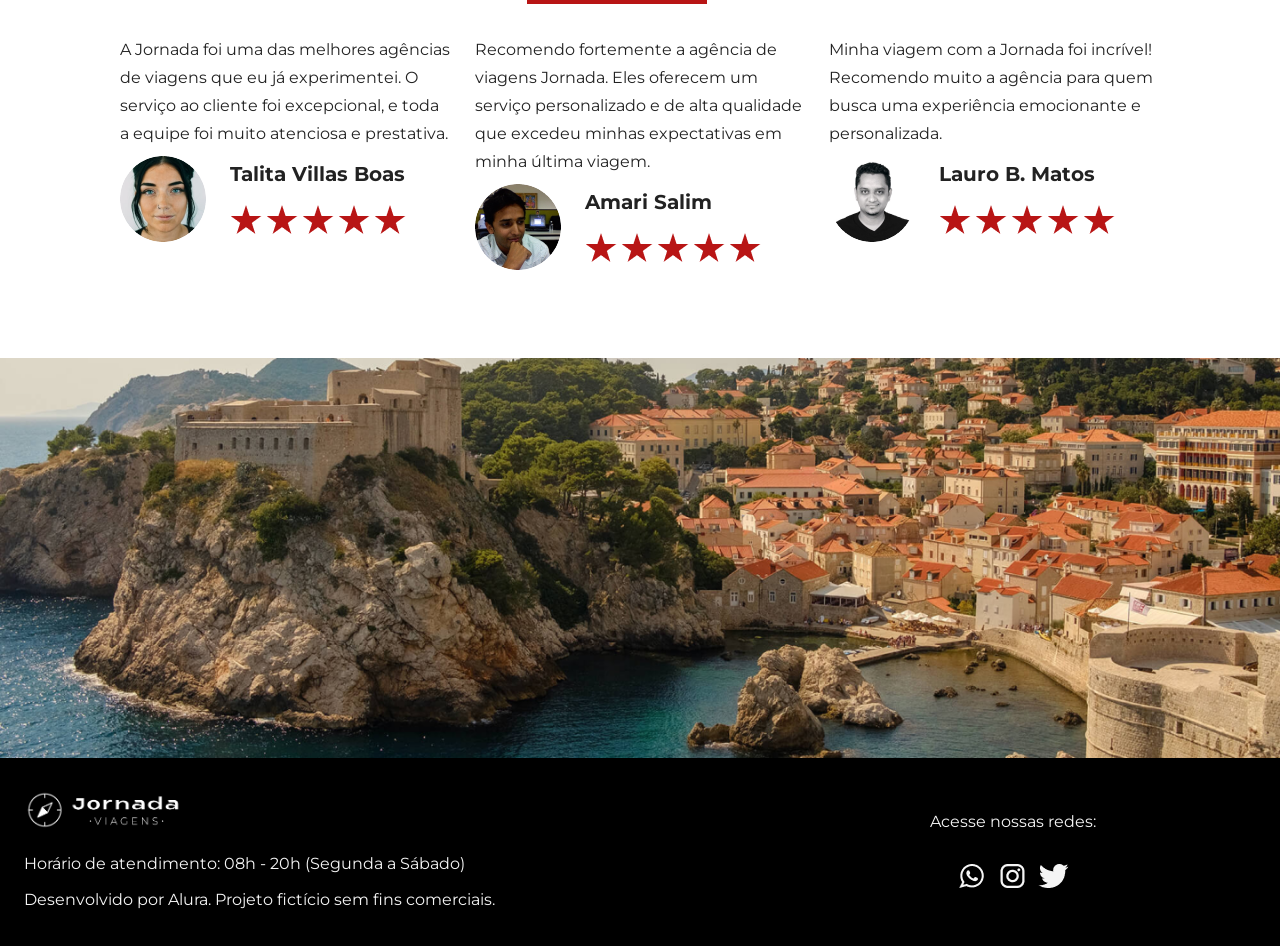
==== commit aae44318: "bugfix" ====
--- a/index.html
+++ b/index.html
@@ -208,7 +208,7 @@
                 históricos, museus de arte moderna e arranha-céus icônicos. Não
                 perca a chance de mergulhar em sua atmosfera fascinante.
               </p>
-              <a href="#" class="destination-button button">Ver detalhes</a>
+              <a href="#" class="destination-button button" target="_blank" title="Saiba mais sobre Tokyo">Ver detalhes</a>
             </article>
             <article class="destinations-item">
               <div class="destination-img osaka"></div>
@@ -218,7 +218,7 @@
                 por sua gastronomia deliciosa e por ser um excelente ponto de
                 partida para explorar outras cidades japonesas próximas.
               </p>
-              <a href="#" class="destination-button button">Ver detalhes</a>
+              <a href="#" class="destination-button button" target="_blank" title="Saiba mais sobre Osaka">Ver detalhes</a>
             </article>
           </div>
         </div>
